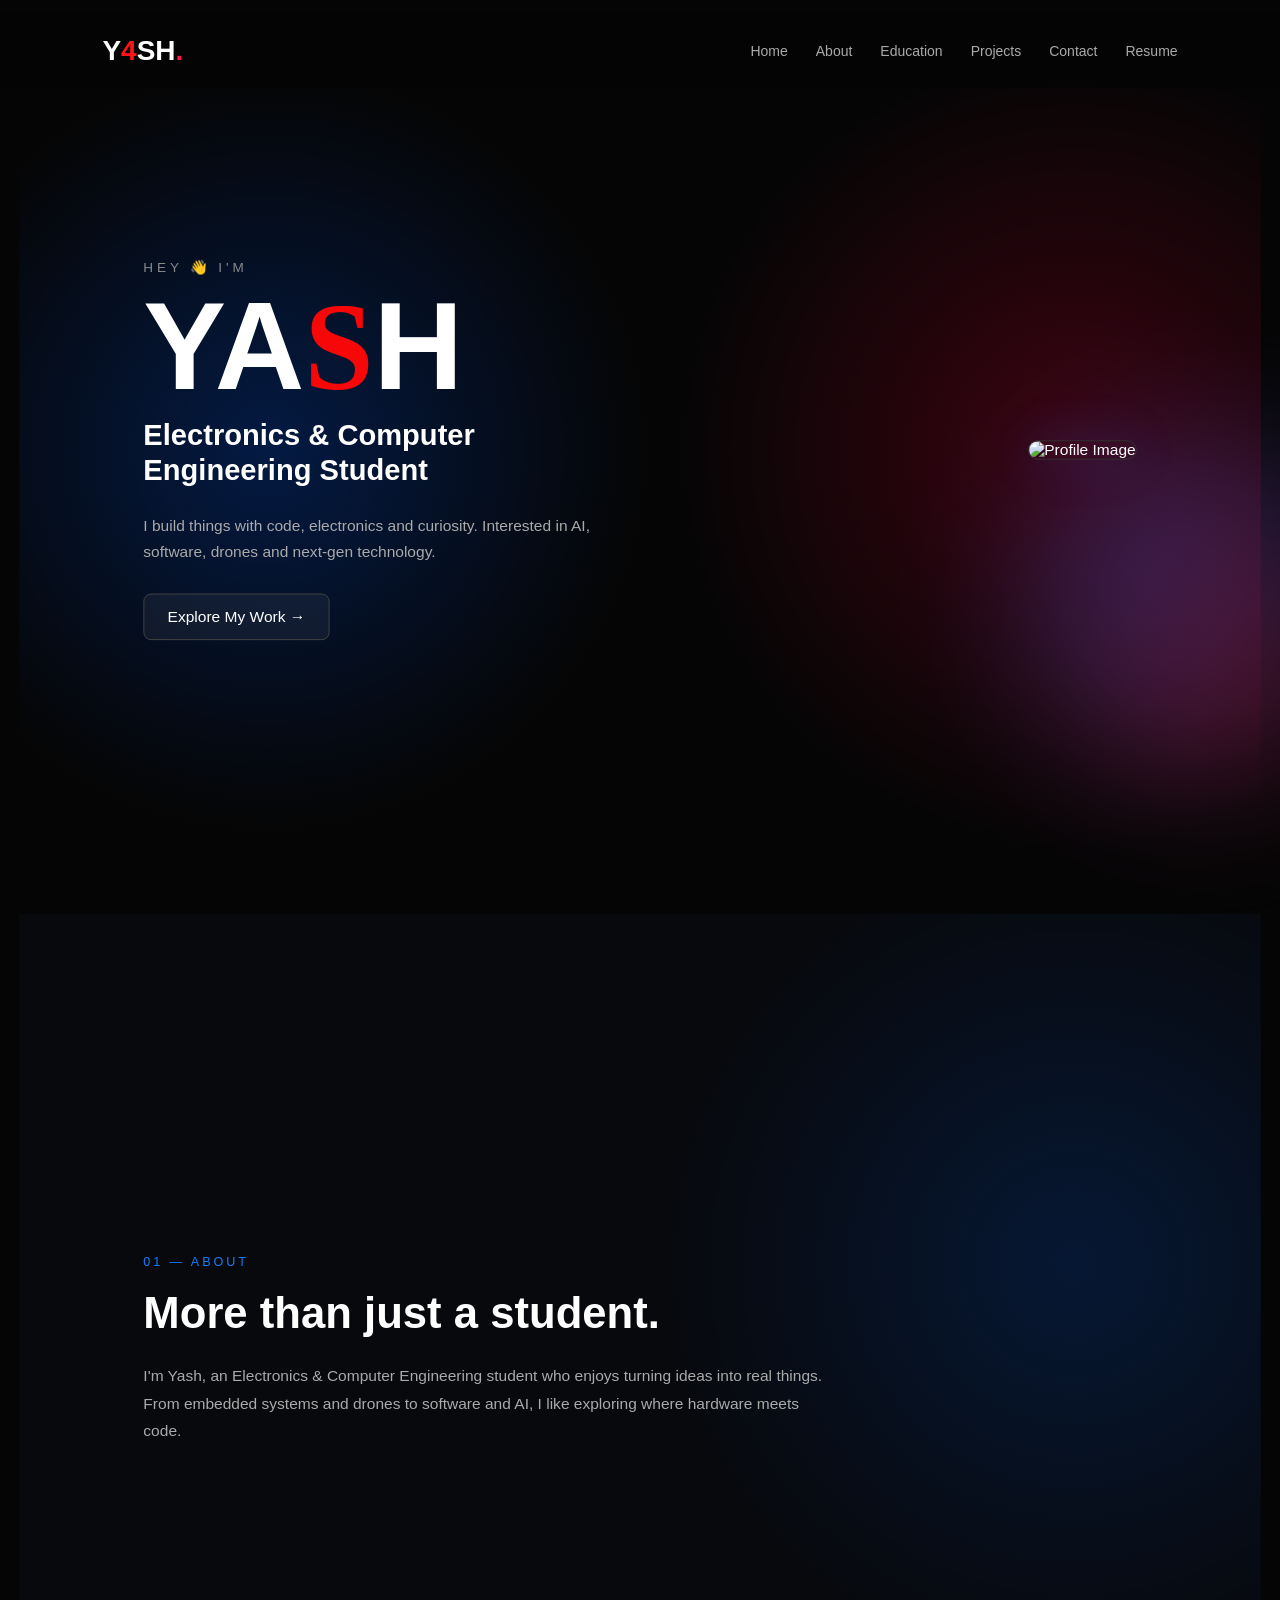
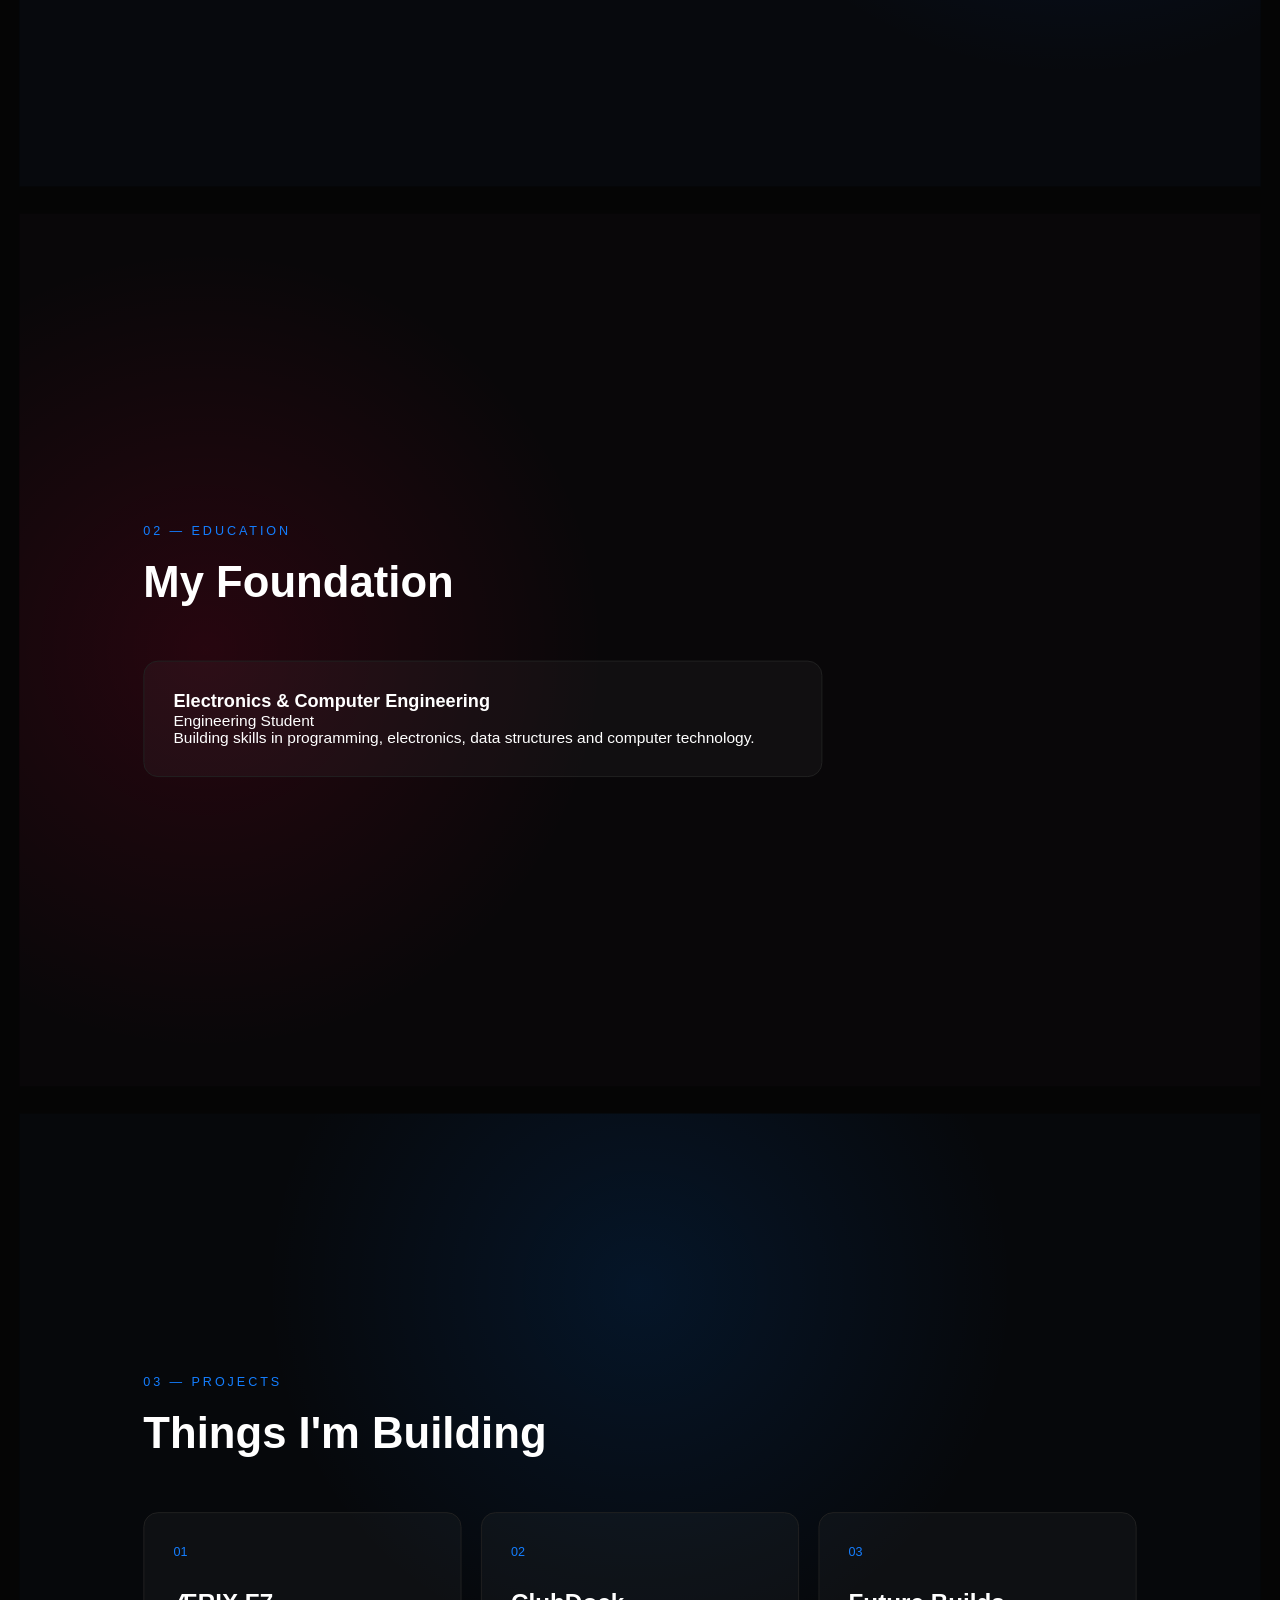
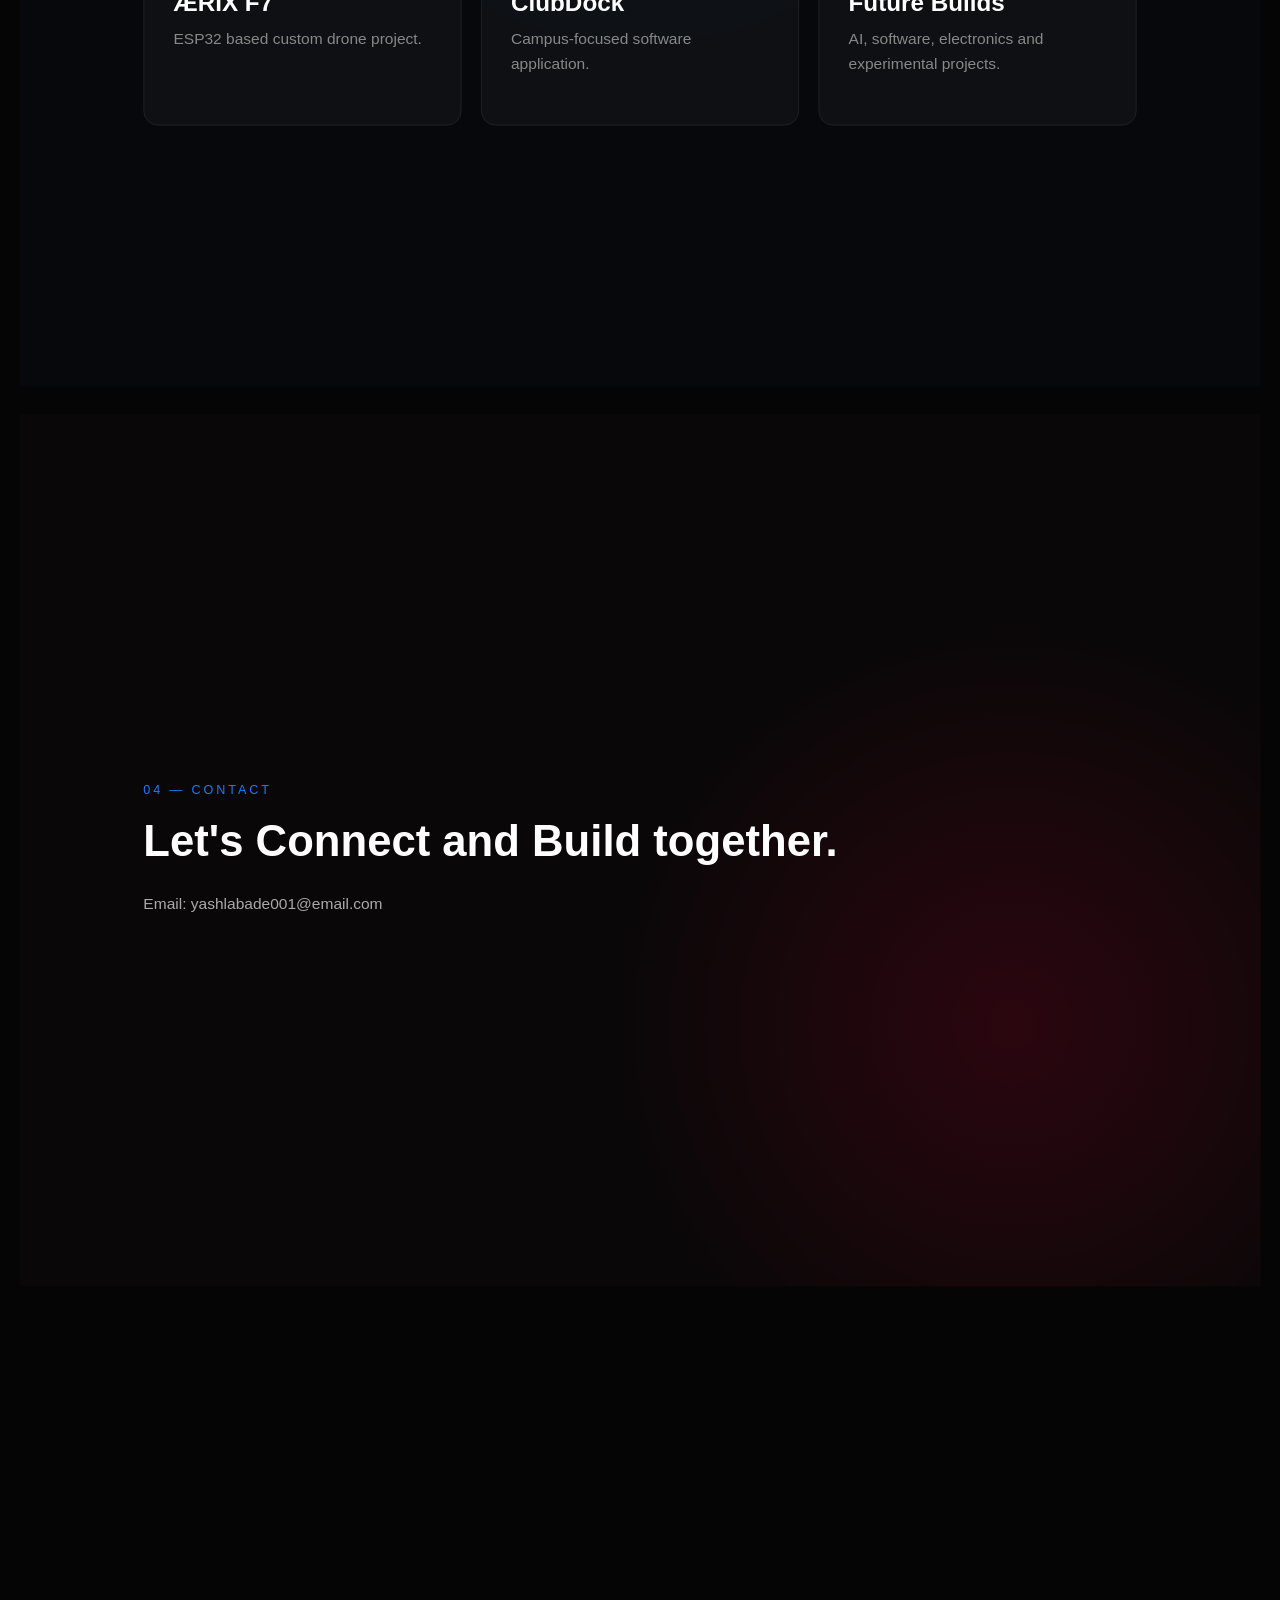
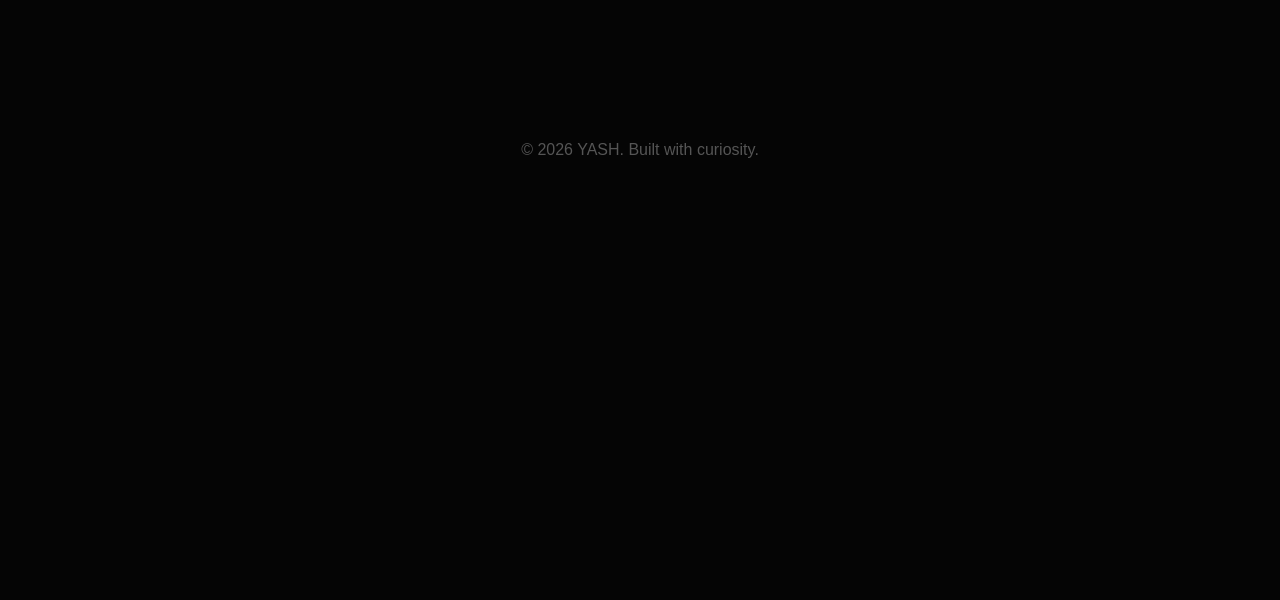
==== index.html @ ea86992d "Set portfolio homepage" ====
<!DOCTYPE html>
<html>
<head>
    <title>Yash | Portfolio</title>
    <link rel="stylesheet" href="prty.css">
    <script src="script.js"></script>
</head>

<body>

<header>
    <div class="logo">Y<b>4</b>SH<span>.</span></div>

    <nav>
        <a href="#home">Home</a>
        <a href="#about">About</a>
        <a href="#education">Education</a>
        <a href="#projects">Projects</a>
        <a href="#contact">Contact</a>
        <a href="resume.pdf">Resume</a>
    </nav>
</header>


<section id="home" class="hero">

    <div class="hero-text">
        <p class="hello">HEY 👋 I'M</p>

        <h1>YA<b>S</b>H</h1>

        <h2>Electronics & Computer<br>
        Engineering Student</h2>

        <p class="intro">
            I build things with code, electronics and curiosity.
            Interested in AI, software, drones and next-gen technology.
        </p>

        <a class="button" href="#projects">Explore My Work →</a>
    </div>

    <div class="hero-card">
        <div class="circle"></div>
        <div class="card-text">
            <img src="profile.jpeg" alt="Profile Image" width="300" height="300" style="border-radius: 10%;">
        </div>
    </div>

</section>

<hr background-color="#444" style="width: 80%; margin: 0 auto;">
<section id="about">

    <p class="small-title">01 — ABOUT</p>

    <h2>More than just a student.</h2>

    <p>
        I'm Yash, an Electronics & Computer Engineering student
        who enjoys turning ideas into real things.
        From embedded systems and drones to software and AI,
        I like exploring where hardware meets code.
    </p>

</section>
<hr background-color="#444" style="width: 80%; margin: 0 auto;">

<section id="education">

    <p class="small-title">02 — EDUCATION</p>

    <h2>My Foundation</h2>

    <div class="box">
        <h3>Electronics & Computer Engineering</h3>
        <p>Engineering Student</p>
        <p>Building skills in programming, electronics,
        data structures and computer technology.</p>
    </div>

</section>
<hr background-color="#444" style="width: 80%; margin: 0 auto;">

<section id="projects">

    <p class="small-title">03 — PROJECTS</p>

    <h2>Things I'm Building</h2>

    <div class="projects">

        <div class="project">
            <span>01</span>
            <h3>ÆRIX F7</h3>
            <p>ESP32 based custom drone project.</p>
        </div>

        <div class="project">
            <span>02</span>
            <h3>ClubDock</h3>
            <p>Campus-focused software application.</p>
        </div>

        <div class="project">
            <span>03</span>
            <h3>Future Builds</h3>
            <p>AI, software, electronics and experimental projects.</p>
        </div>

    </div>

</section>

<hr background-color="#444" style="width: 80%; margin: 0 auto;">
<section id="contact">

    <p class="small-title">04 — CONTACT</p>

    <h2>Let's Connect and Build together.</h2>

    <p>Email: yashlabade001@email.com</p>

</section>
<hr background-color="#444" style="width: 80%; margin: 0 auto;">

<footer>
    <p>© 2026 YASH. Built with curiosity.</p>
</footer>

</body>
</html>
---- prty.css ----
* {
    margin: 0;
    padding: 0;
    box-sizing: border-box;
}

html {
    scroll-behavior: smooth;
    scroll-snap-type: y mandatory;
}

body {
    background: #050505;
    color: white;
    font-family: Arial, sans-serif;
    overflow-x: hidden;
}


/* HEADER */

header {
    position: fixed;
    top: 0;
    left: 0;
    width: 100%;
    height: 75px;

    display: flex;
    justify-content: space-between;
    align-items: center;

    padding: 0 8%;
    z-index: 1000;

    background: rgba(5, 5, 5, 0.65);
    backdrop-filter: blur(15px);
}

.logo {
    font-size: 28px;
    font-weight: bold;
}

.logo b {
    color: #ff1418;
}

.logo span {
    color: #ff1744;
}

nav {
    display: flex;
    gap: 28px;
}

nav a {
    color: #aaa;
    text-decoration: none;
    font-size: 14px;

    transition: 0.3s;
}

nav a:hover,
nav a.active {
    color: white;
}


/* ALL SECTIONS */

section {
    min-height: 100vh;

    scroll-snap-align: start;

    display: flex;
    flex-direction: column;
    justify-content: center;

    padding: 100px 10%;

    position: relative;

    transform: scale(0.97);

    transition:
        transform 0.8s ease;
}


/* ACTIVE SECTION */

section.show {
    opacity: 1;
    transform: scale(1);
}


/* HERO */

.hero {
    flex-direction: row;
    justify-content: space-between;
    align-items: center;

    background:
        radial-gradient(circle at 20% 50%, rgba(0, 90, 255, 0.25), transparent 35%),
        radial-gradient(circle at 85% 50%, rgba(255, 0, 60, 0.22), transparent 35%),
        #050505;
}


/* HERO TEXT */

.hero-text {
    max-width: 600px;

    animation: heroText 1s ease;
}

.hello {
    color: #888;
    letter-spacing: 4px;
    font-size: 14px;
}

h1 {
    font-size: clamp(70px, 10vw, 140px);
    line-height: 0.9;
    margin: 15px 0;
}

h1 b {
    color: #f70707;
    font-family:cursive;
}

.hero h2 {
    font-size: 30px;
    line-height: 1.2;
}

.intro {
    margin-top: 25px;
    max-width: 500px;
    color: #aaa;
    line-height: 1.7;
}


/* BUTTON */

.button {
    display: inline-block;

    margin-top: 30px;
    padding: 14px 24px;

    color: white;
    text-decoration: none;

    border: 1px solid #444;
    border-radius: 8px;

    background: rgba(255,255,255,0.05);

    transition: 0.3s;
}

.button:hover {
    background: white;
    color: black;
    transform: translateY(-4px);
}


/* PROFILE */

.hero-card {
    position: relative;
}

.circle {
    position: absolute;

    width: 350px;
    height: 350px;

    border-radius: 50%;

    background: linear-gradient(
        135deg,
        #0066ff,
        #ff1744
    );

    filter: blur(70px);

    opacity: 0.35;

    animation: glow 4s infinite alternate;
}

.card-text img {
    position: relative;

    width: 320px;
    height: 320px;

    object-fit: cover;

    border-radius: 20px !important;

    border: 1px solid #333;

    box-shadow:
        0 0 50px rgba(0, 100, 255, 0.2);
}


/* ABOUT / EDUCATION / PROJECTS / CONTACT */

#about,
#education,
#projects,
#contact {
    background:
        radial-gradient(
            circle at 80% 30%,
            rgba(0, 90, 255, 0.08),
            transparent 35%
        );
}

.small-title {
    color: #147eff;
    letter-spacing: 3px;
    font-size: 13px;
    margin-bottom: 20px;
}

section h2 {
    font-size: 45px;
    margin-bottom: 25px;
}

section > p:not(.small-title) {
    max-width: 700px;
    color: #aaa;
    line-height: 1.8;
}


/* EDUCATION BOX */

.box {
    margin-top: 30px;

    max-width: 700px;

    padding: 30px;

    border: 1px solid #222;
    border-radius: 15px;

    background: rgba(255,255,255,0.03);

    transition: 0.4s;
}

.box:hover {
    transform: translateY(-8px);

    border-color: #147eff;

    box-shadow:
        0 20px 60px rgba(0, 100, 255, 0.15);
}


/* PROJECTS */

.projects {
    display: grid;

    grid-template-columns:
        repeat(3, 1fr);

    gap: 20px;

    margin-top: 30px;
}

.project {
    padding: 30px;

    min-height: 220px;

    border: 1px solid #222;
    border-radius: 15px;

    background: rgba(255,255,255,0.03);

    transition: 0.4s;
}

.project:hover {
    transform: translateY(-10px) scale(1.02);

    border-color: #ff1744;

    box-shadow:
        0 20px 60px rgba(255, 0, 50, 0.12);
}

.project span {
    color: #147eff;
    font-size: 13px;
}

.project h3 {
    font-size: 25px;
    margin: 30px 0 10px;
}

.project p {
    color: #888;
    line-height: 1.6;
}


/* FOOTER */

footer {
    min-height: 100vh;

    scroll-snap-align: start;

    display: flex;
    justify-content: center;
    align-items: center;

    color: #555;
}


/* HR */

hr {
    display: none;
}


/* ANIMATIONS */

@keyframes heroText {

    from {
        opacity: 0;
        transform: translateX(-50px);
    }

    to {
        opacity: 1;
        transform: translateX(0);
    }
}

@keyframes glow {

    from {
        transform: scale(0.9);
    }

    to {
        transform: scale(1.15);
    }
}


/* MOBILE */

@media (max-width: 800px) {

    header {
        padding: 0 5%;
    }

    nav {
        gap: 12px;
    }

    nav a {
        font-size: 11px;
    }

    .hero {
        flex-direction: column;
        justify-content: center;
        gap: 50px;
        text-align: center;
    }

    .hero h2 {
        font-size: 23px;
    }

    .card-text img {
        width: 230px;
        height: 230px;
    }

    .circle {
        width: 250px;
        height: 250px;
    }

    section {
        padding: 100px 7%;
    }

    section h2 {
        font-size: 34px;
    }

    .projects {
        grid-template-columns: 1fr;
    }
}
#about {
    background:
        radial-gradient(
            circle at 85% 40%,
            rgba(0, 100, 255, 0.16),
            transparent 35%
        ),
        #07090d;
}

#education {
    background:
        radial-gradient(
            circle at 15% 50%,
            rgba(255, 0, 60, 0.12),
            transparent 35%
        ),
        #090709;
}

#projects {
    background:
        radial-gradient(
            circle at 50% 20%,
            rgba(0, 120, 255, 0.12),
            transparent 40%
        ),
        #06080b;
}

#contact {
    background:
        radial-gradient(
            circle at 80% 70%,
            rgba(255, 0, 60, 0.14),
            transparent 35%
        ),
        #090708;
}
.project:hover {
    transform: translateY(-12px);

    border-color: #147eff;

    box-shadow:
        0 20px 70px rgba(0, 100, 255, 0.18);
}
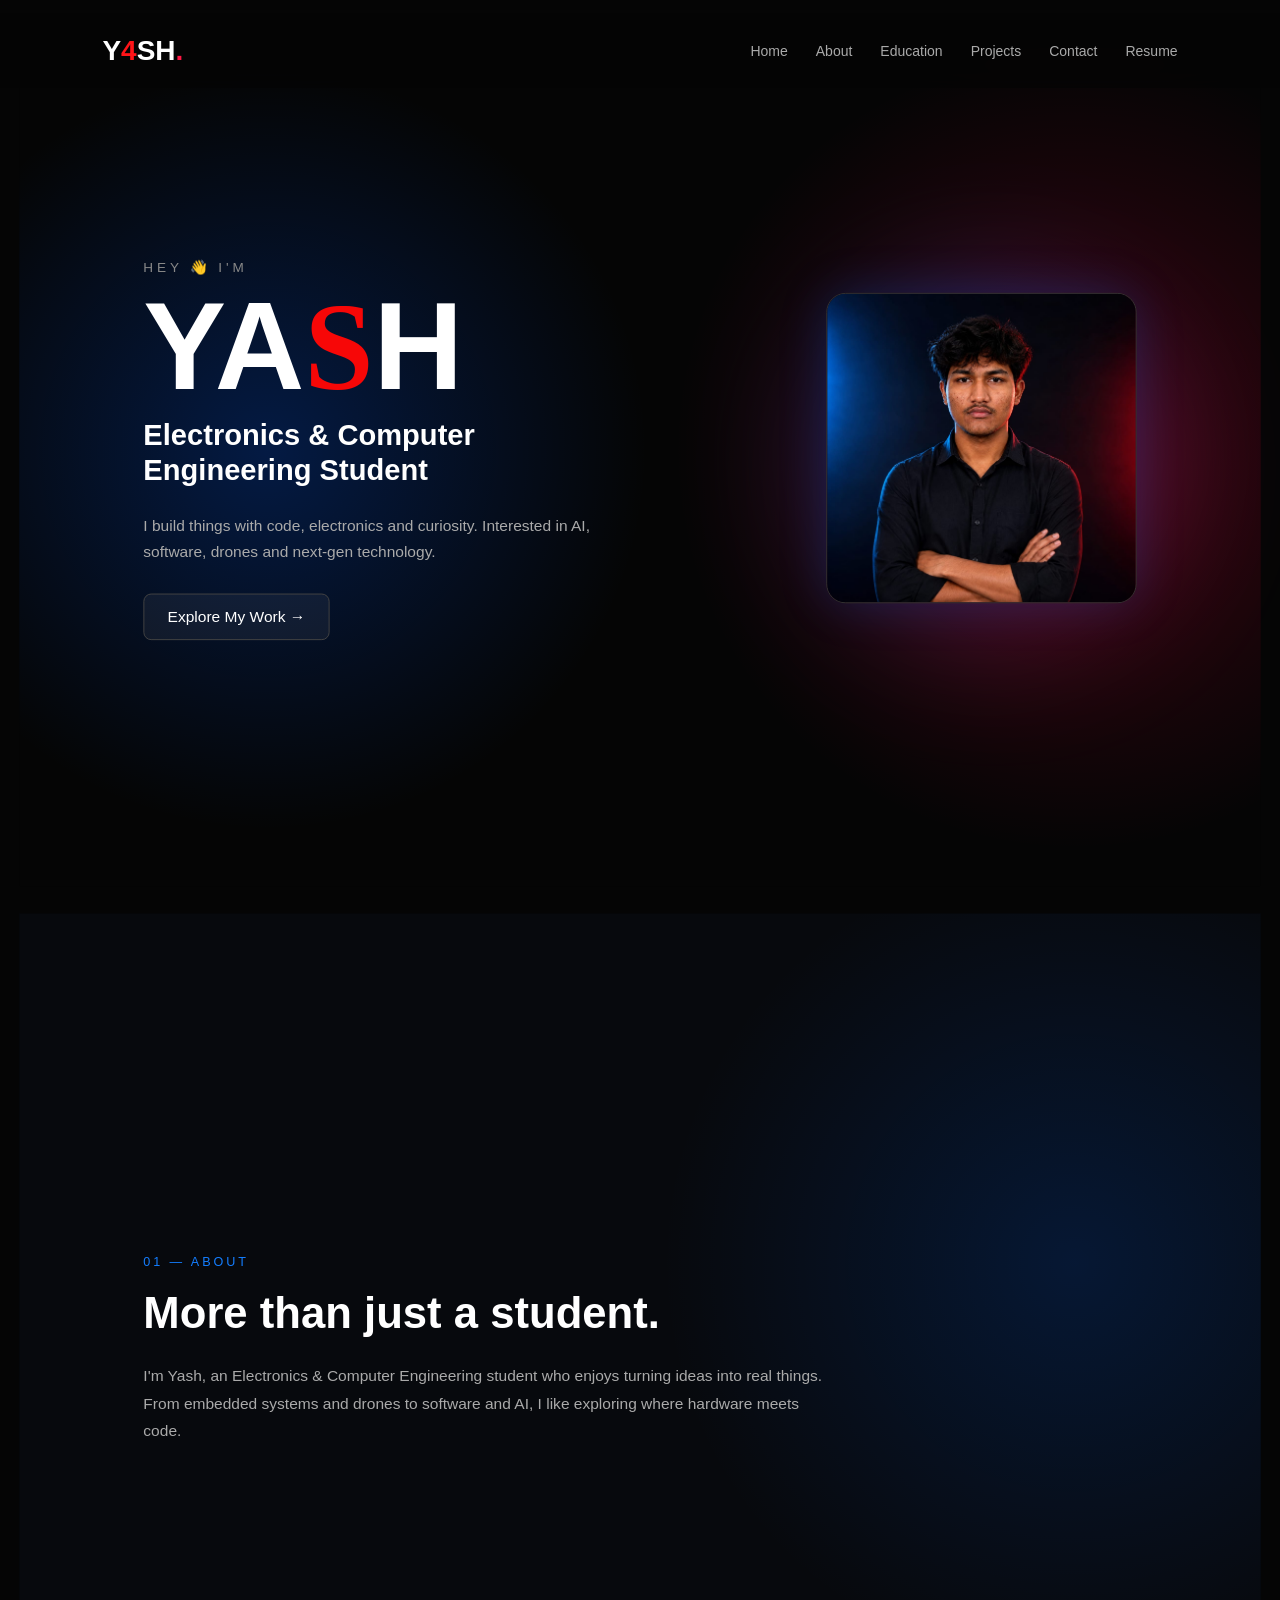
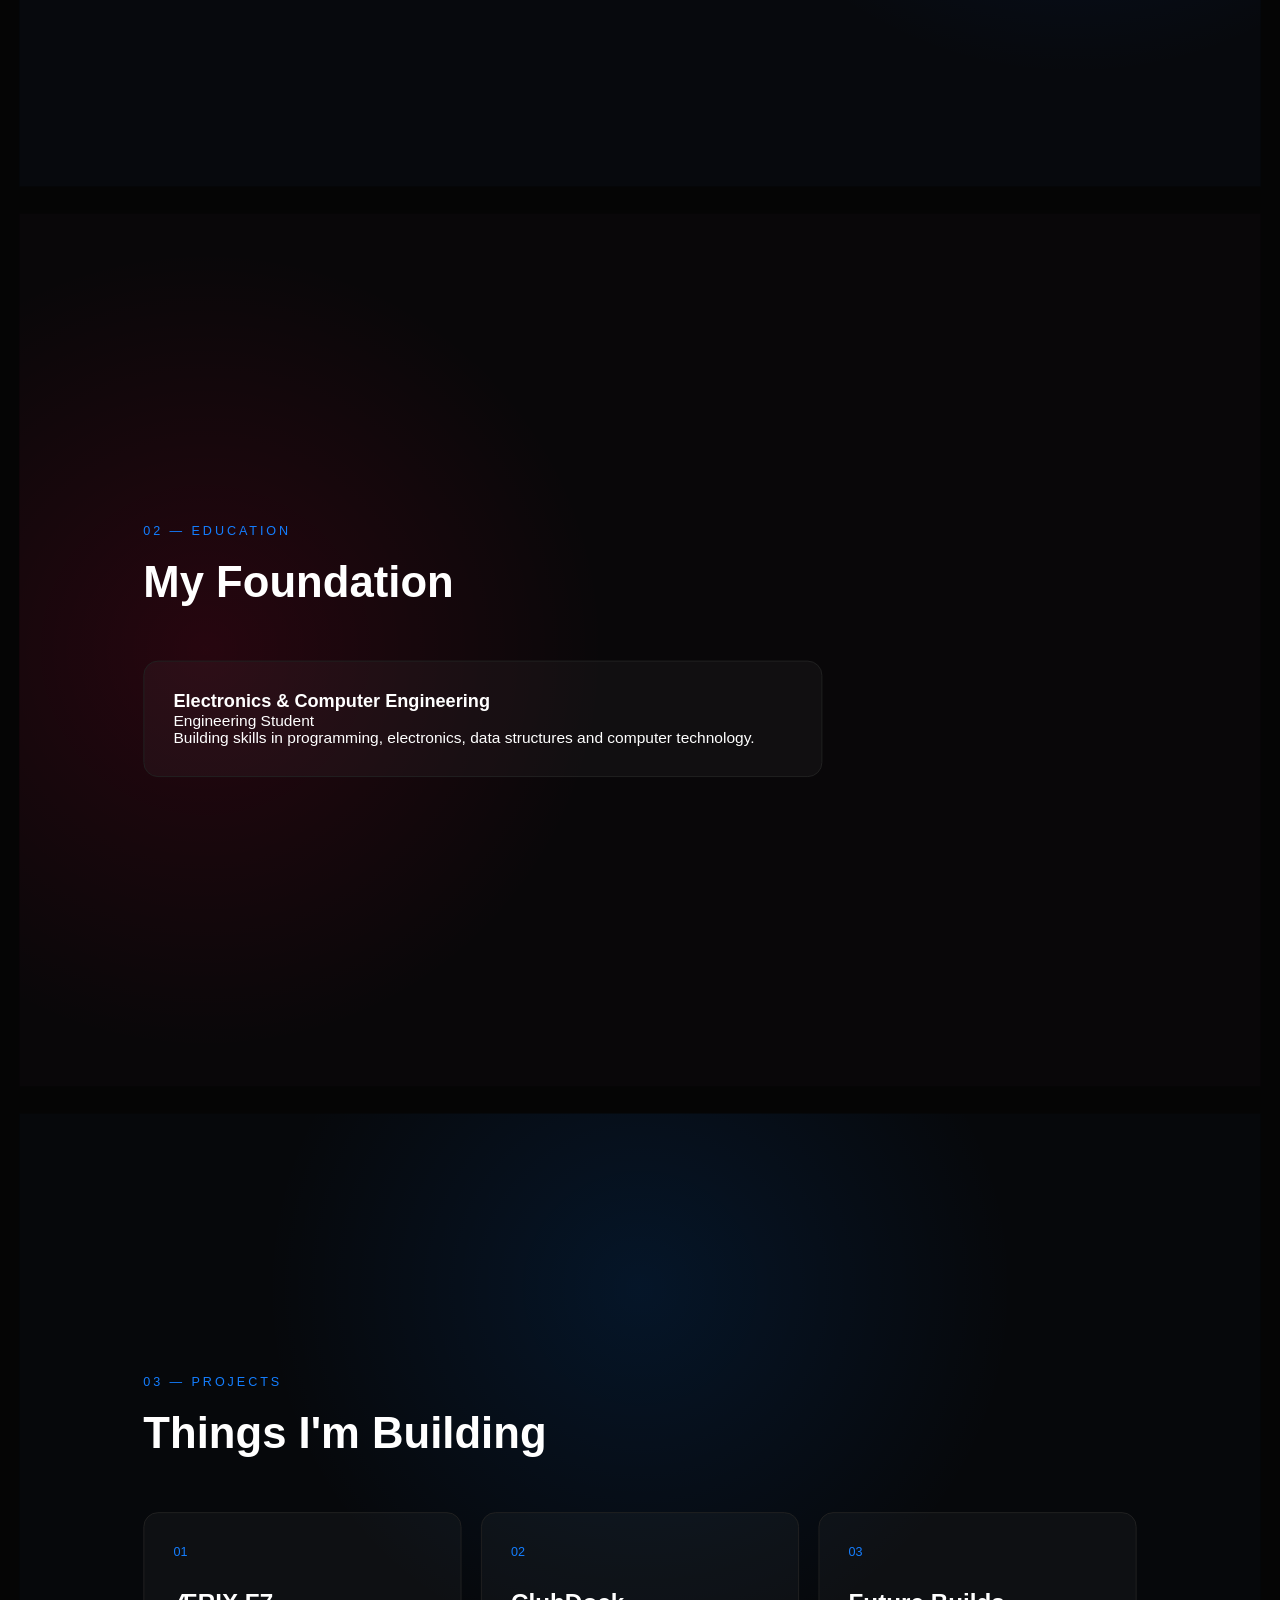
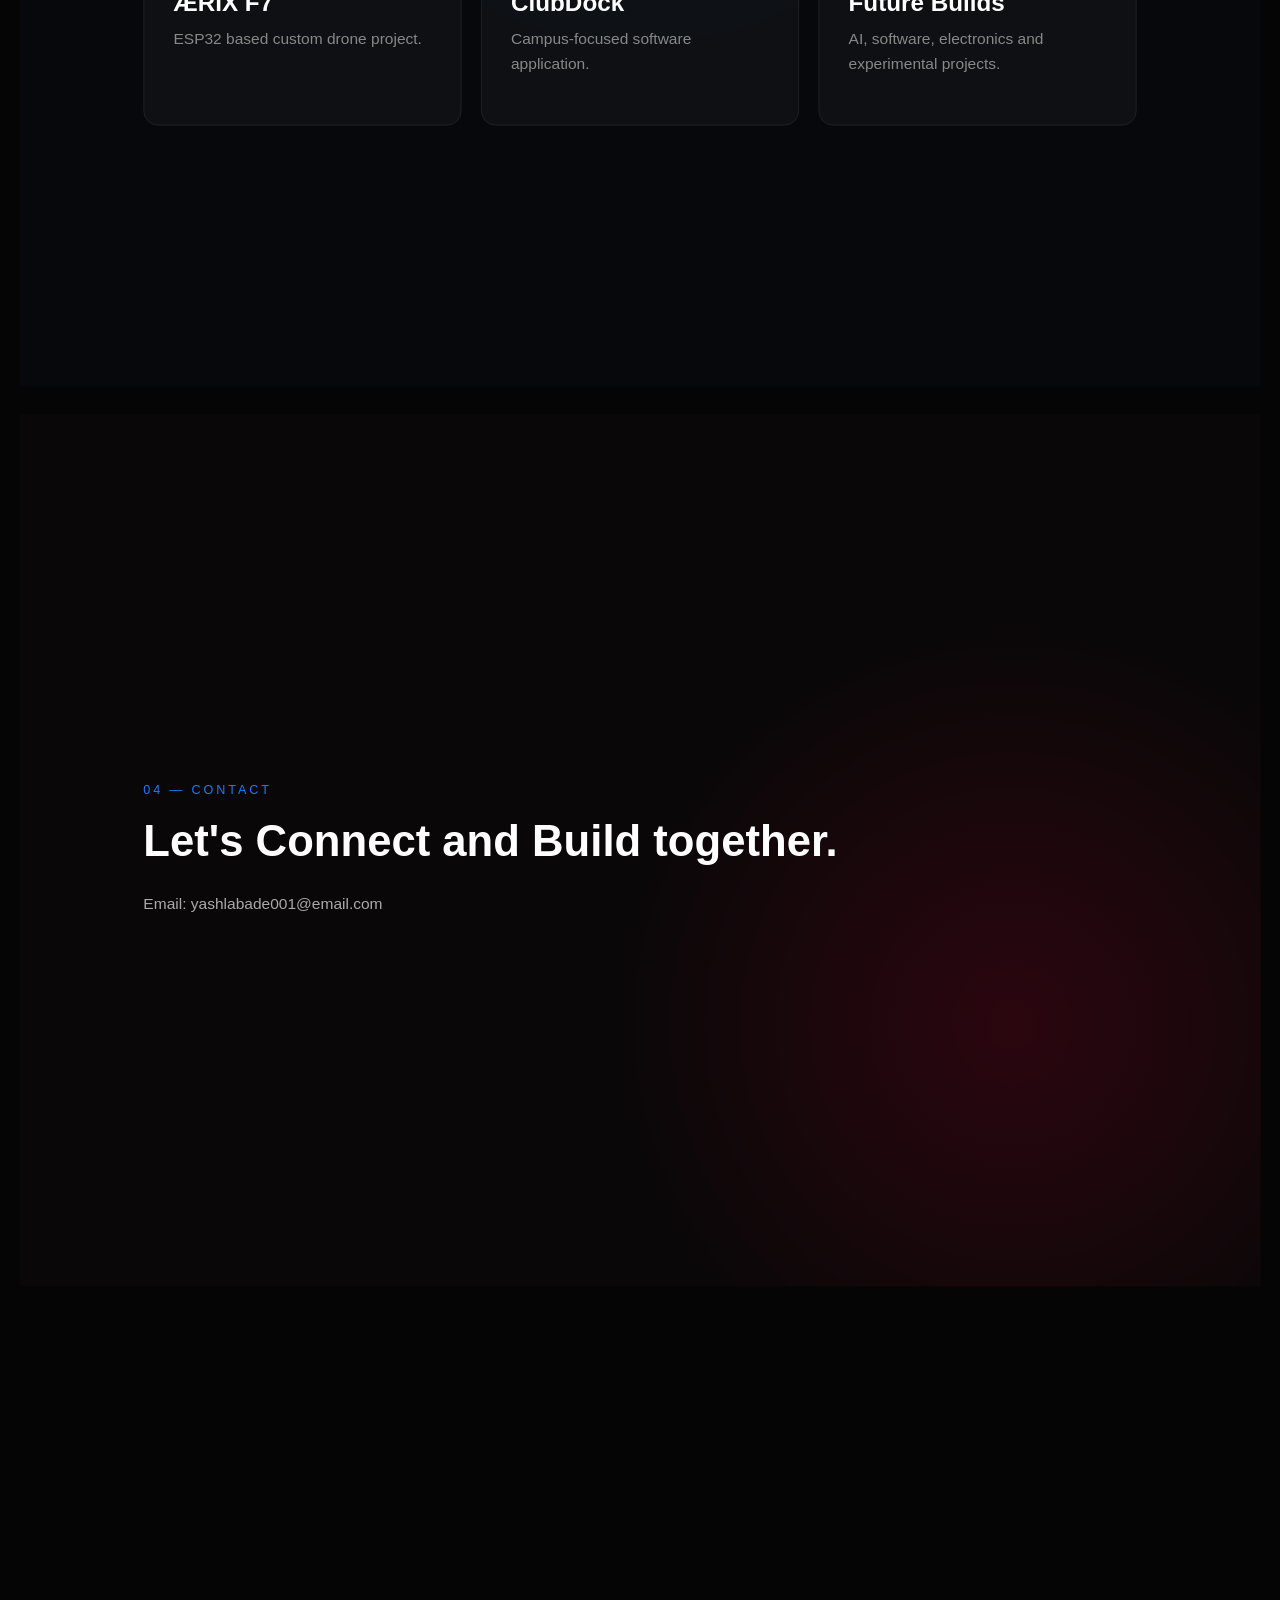
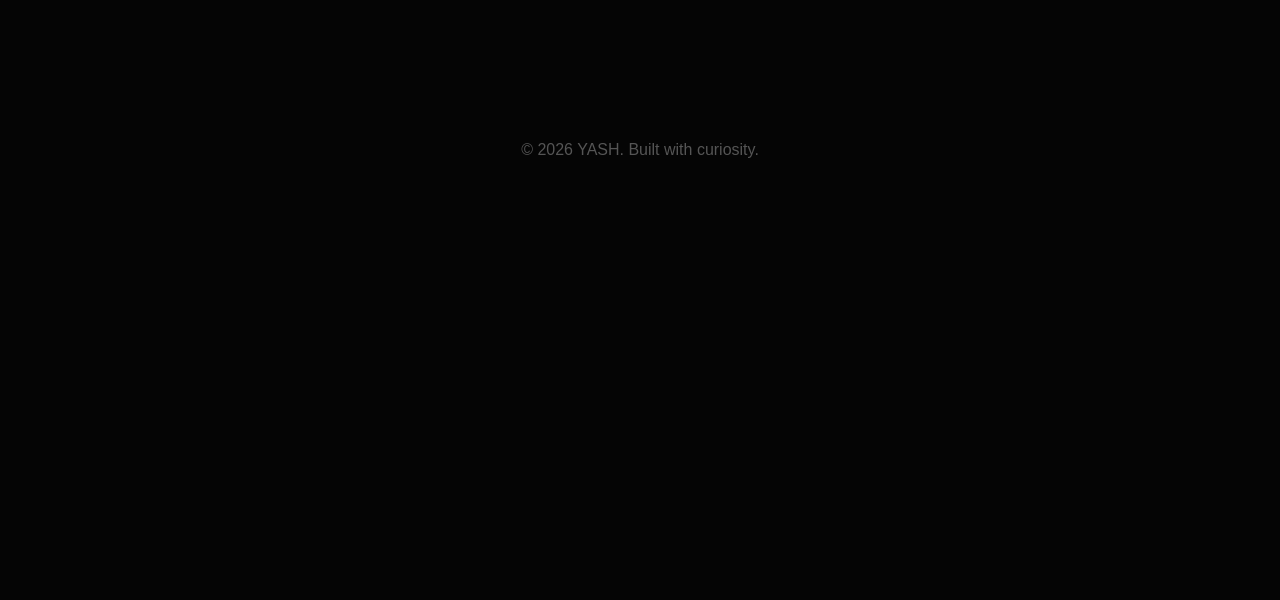
==== commit 94186bff: "Add profile picture" ====
--- a/index.html
+++ b/index.html
@@ -43,7 +43,7 @@
     <div class="hero-card">
         <div class="circle"></div>
         <div class="card-text">
-            <img src="profile.jpeg" alt="Profile Image" width="300" height="300" style="border-radius: 10%;">
+            <img src="images/profile.jpeg" alt="Profile Image" width="300" height="300" style="border-radius: 10%;">
         </div>
     </div>
 
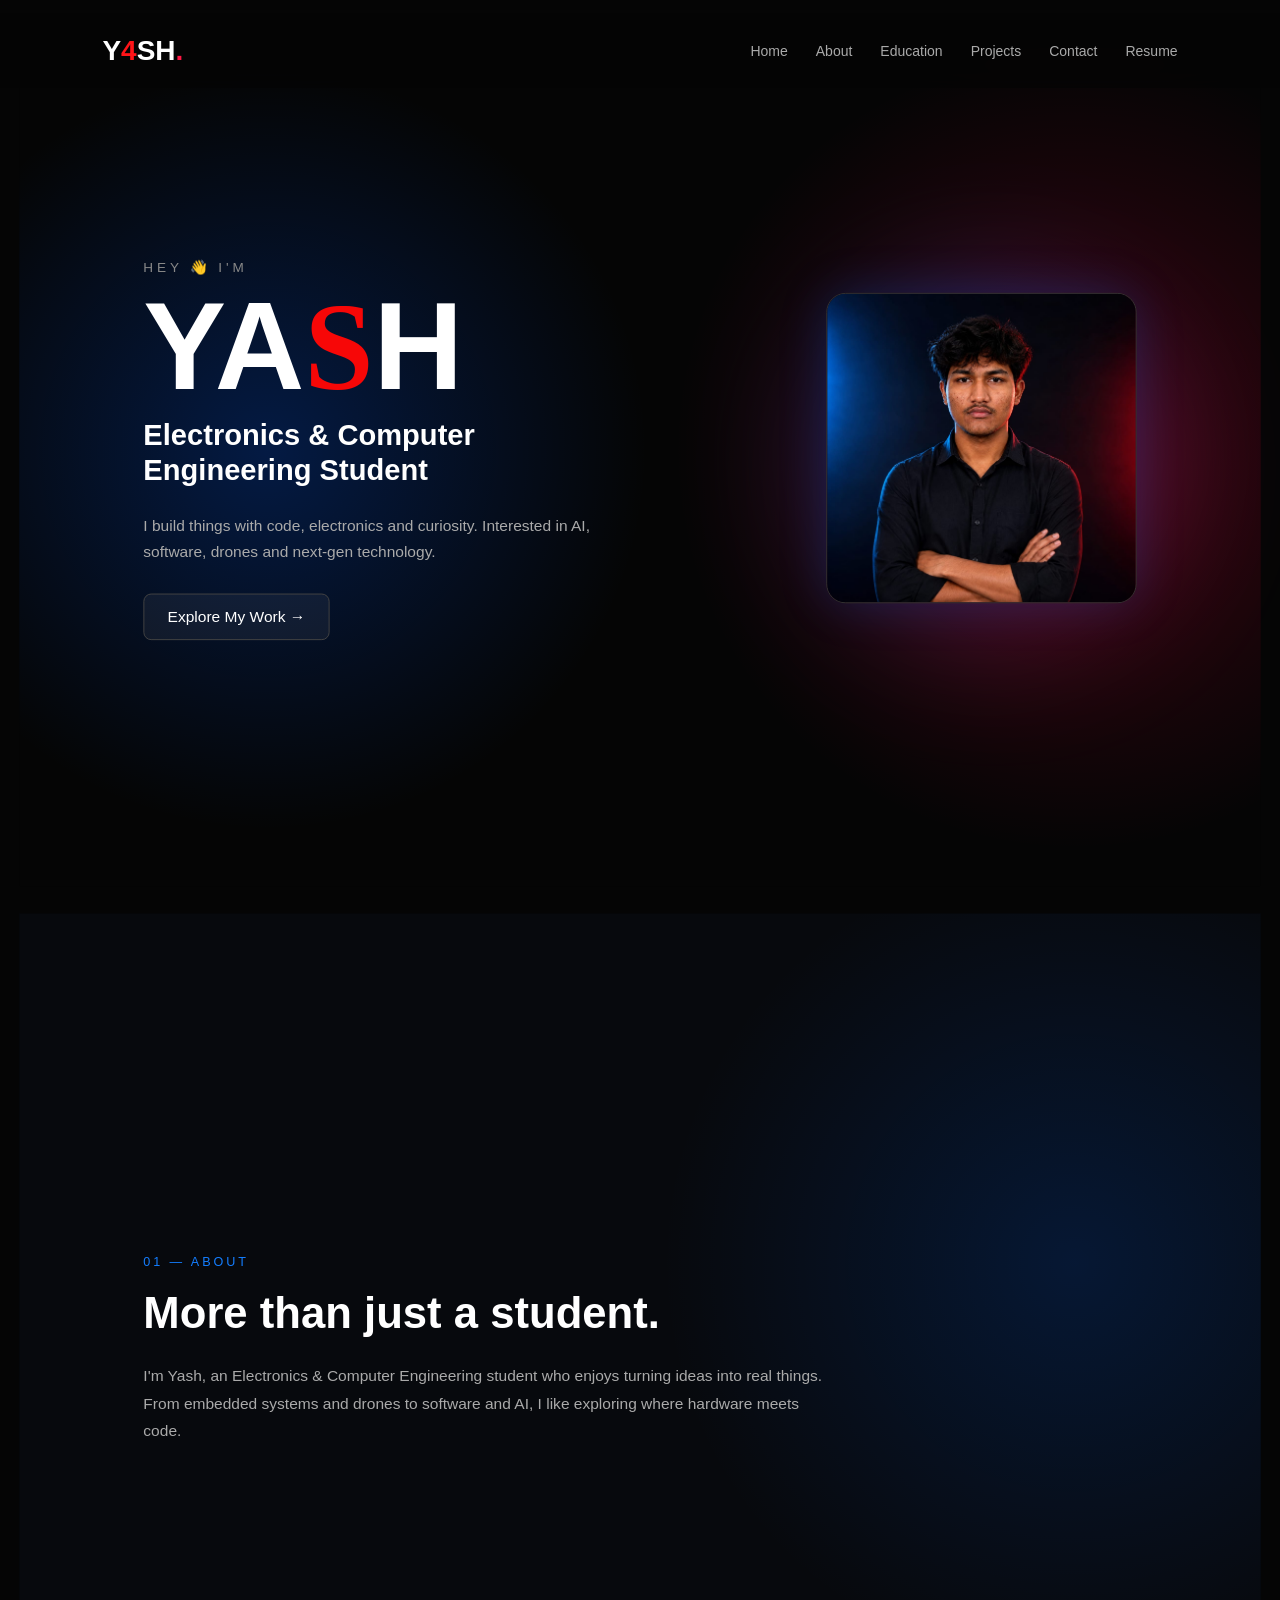
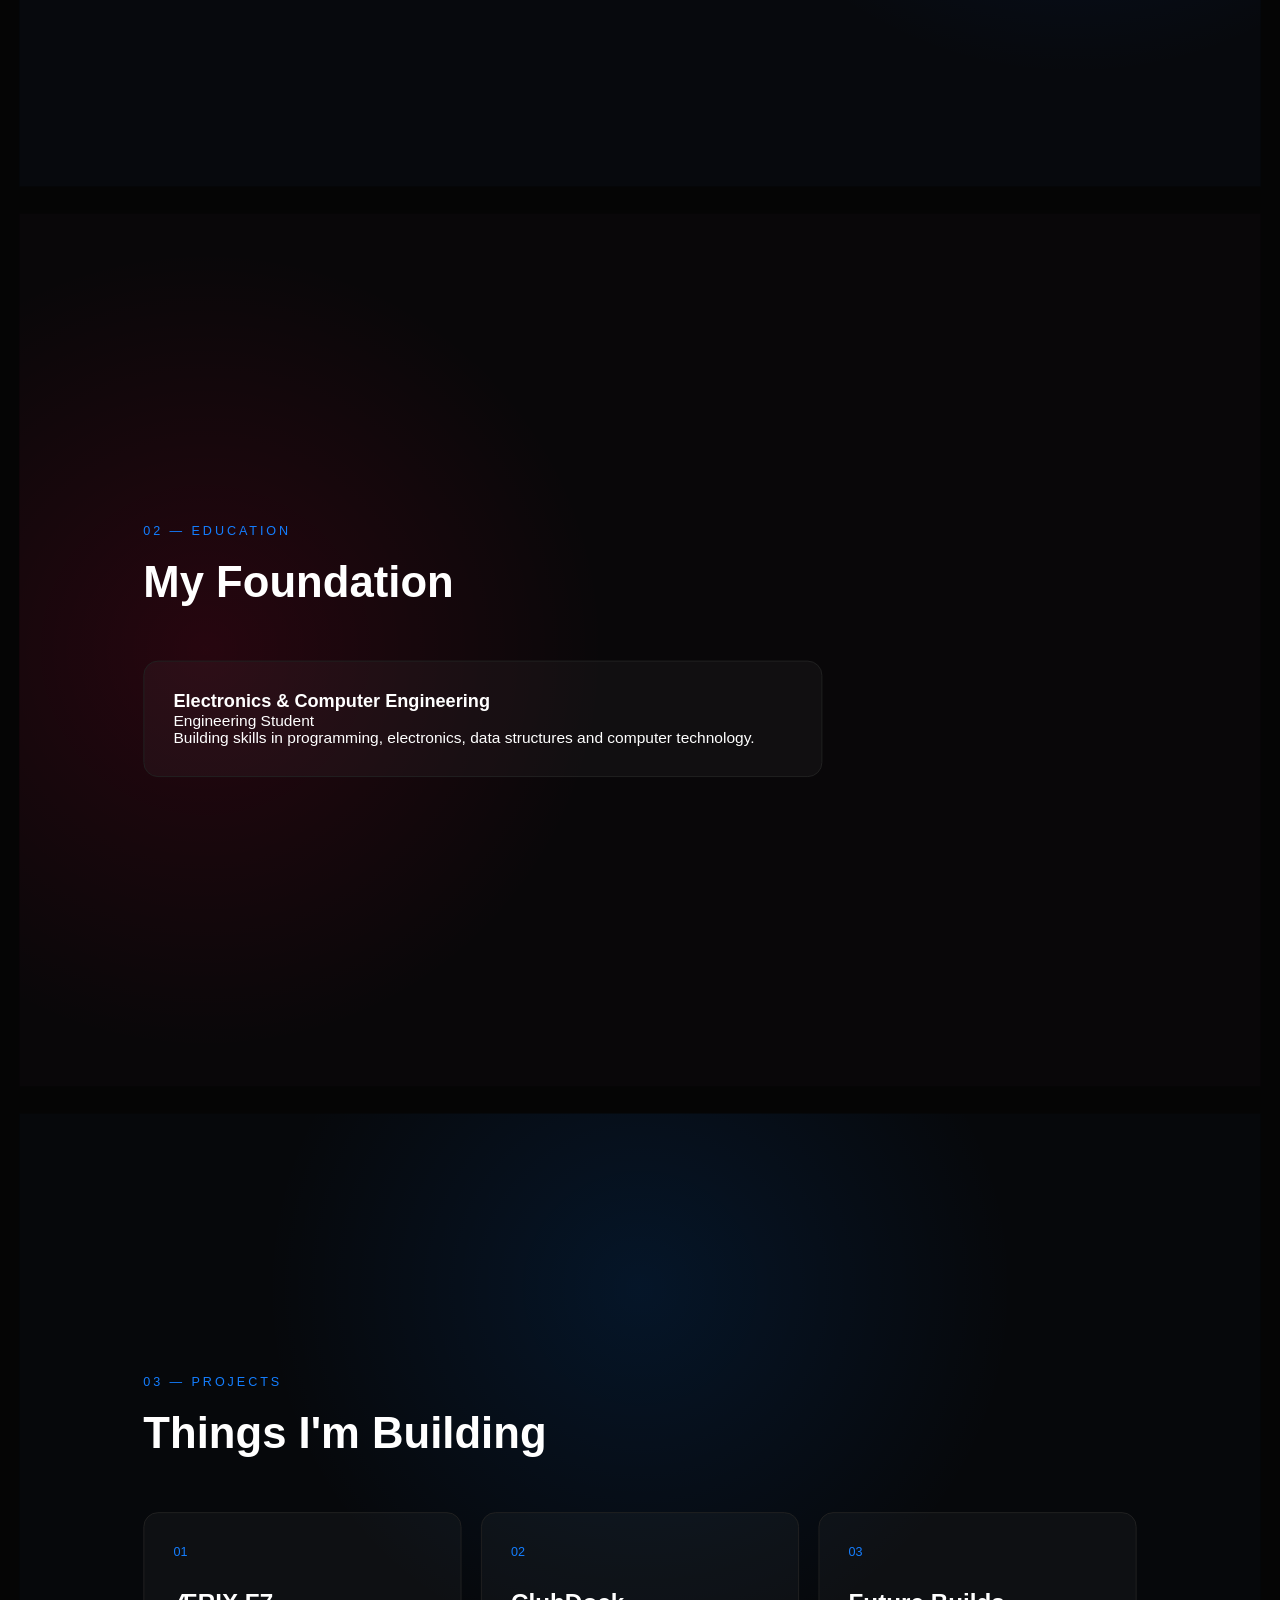
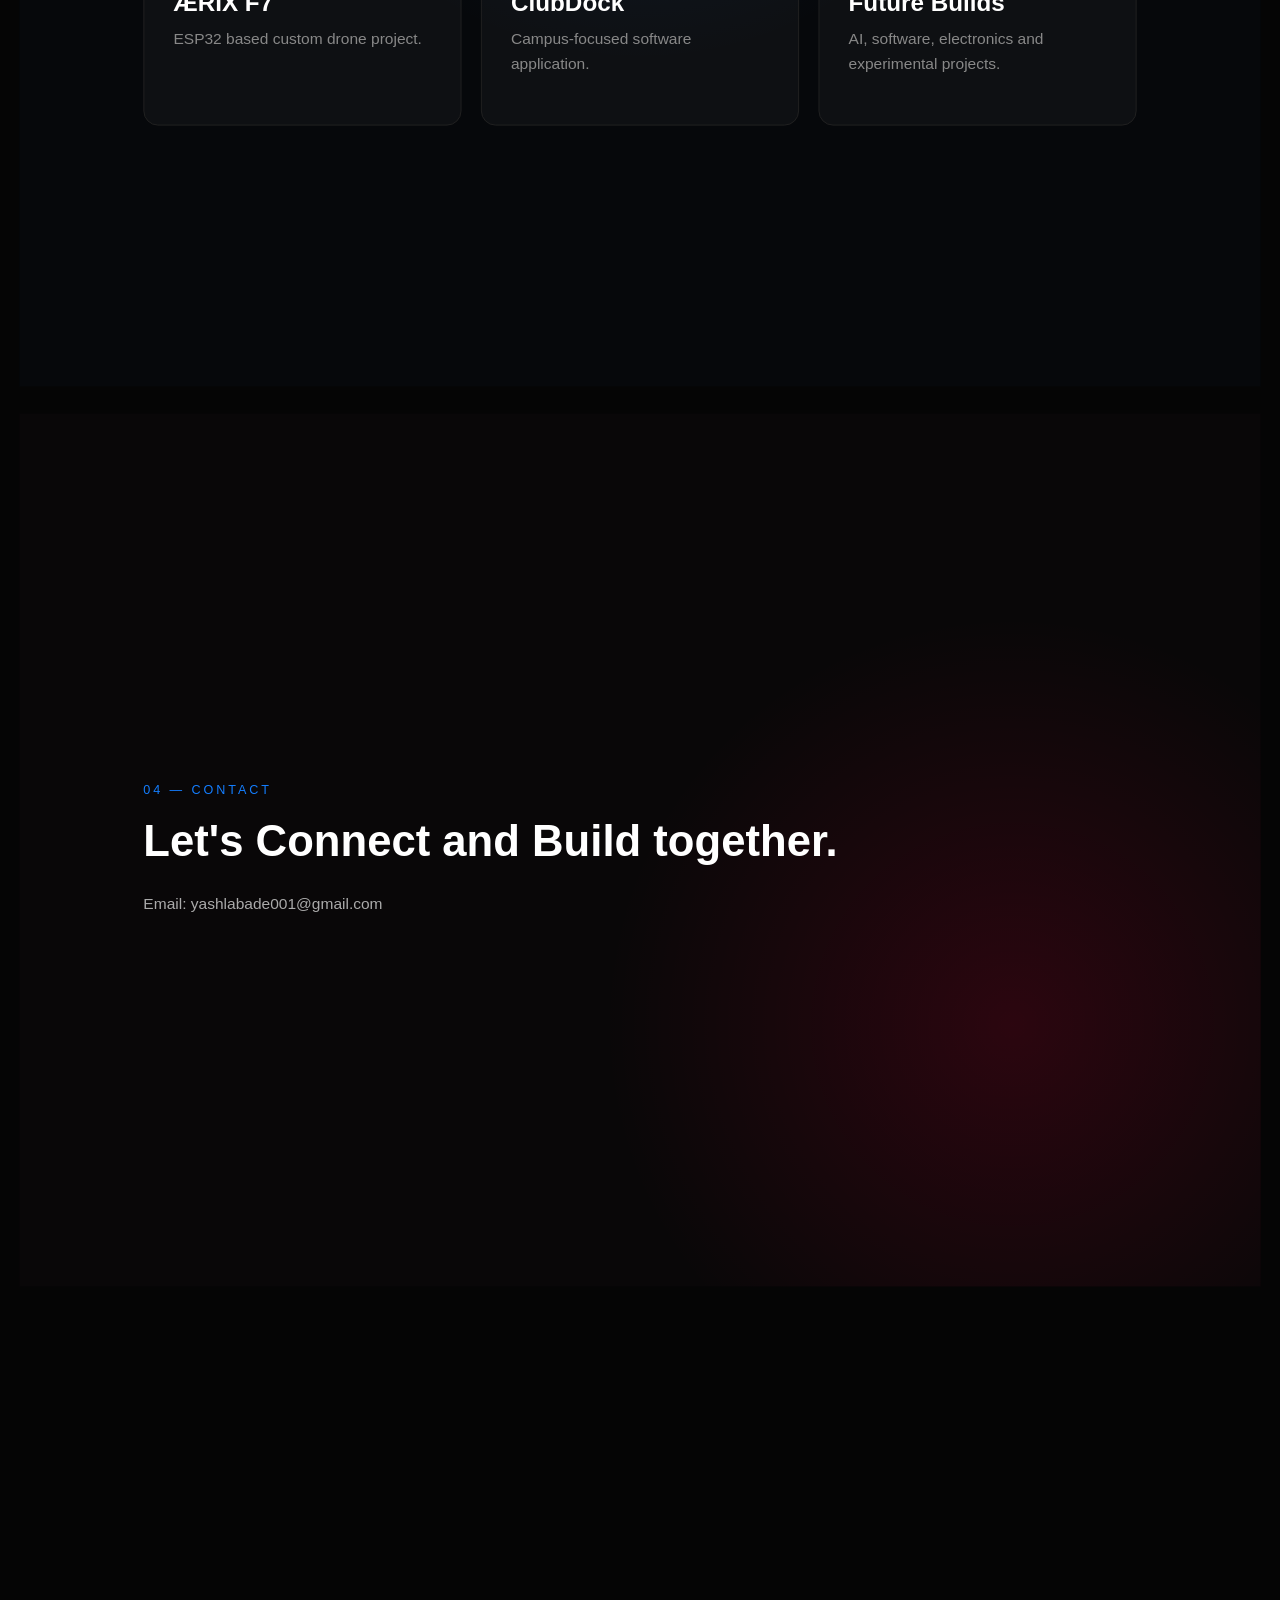
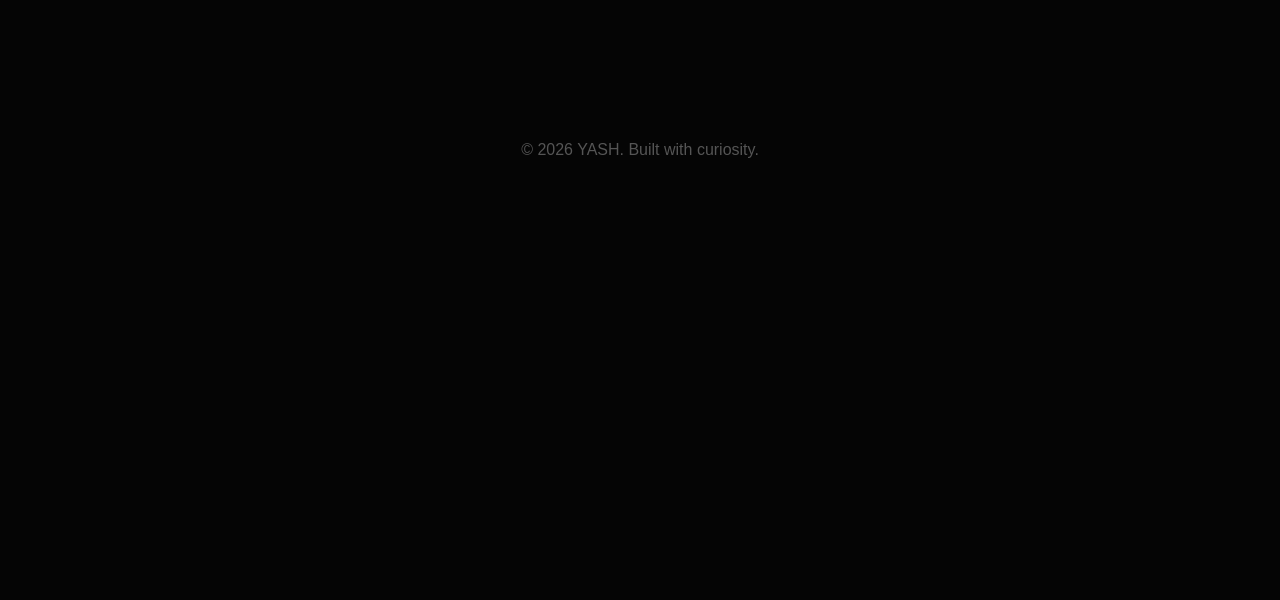
==== commit 571f39c7: "Add resume" ====
--- a/index.html
+++ b/index.html
@@ -17,7 +17,7 @@
         <a href="#education">Education</a>
         <a href="#projects">Projects</a>
         <a href="#contact">Contact</a>
-        <a href="resume.pdf">Resume</a>
+        <a href="resume.pdf" target="_blank">Resume</a>
     </nav>
 </header>
 
@@ -119,7 +119,7 @@
 
     <h2>Let's Connect and Build together.</h2>
 
-    <p>Email: yashlabade001@email.com</p>
+    <p>Email: yashlabade001@gmail.com</p>
 
 </section>
 <hr background-color="#444" style="width: 80%; margin: 0 auto;">
